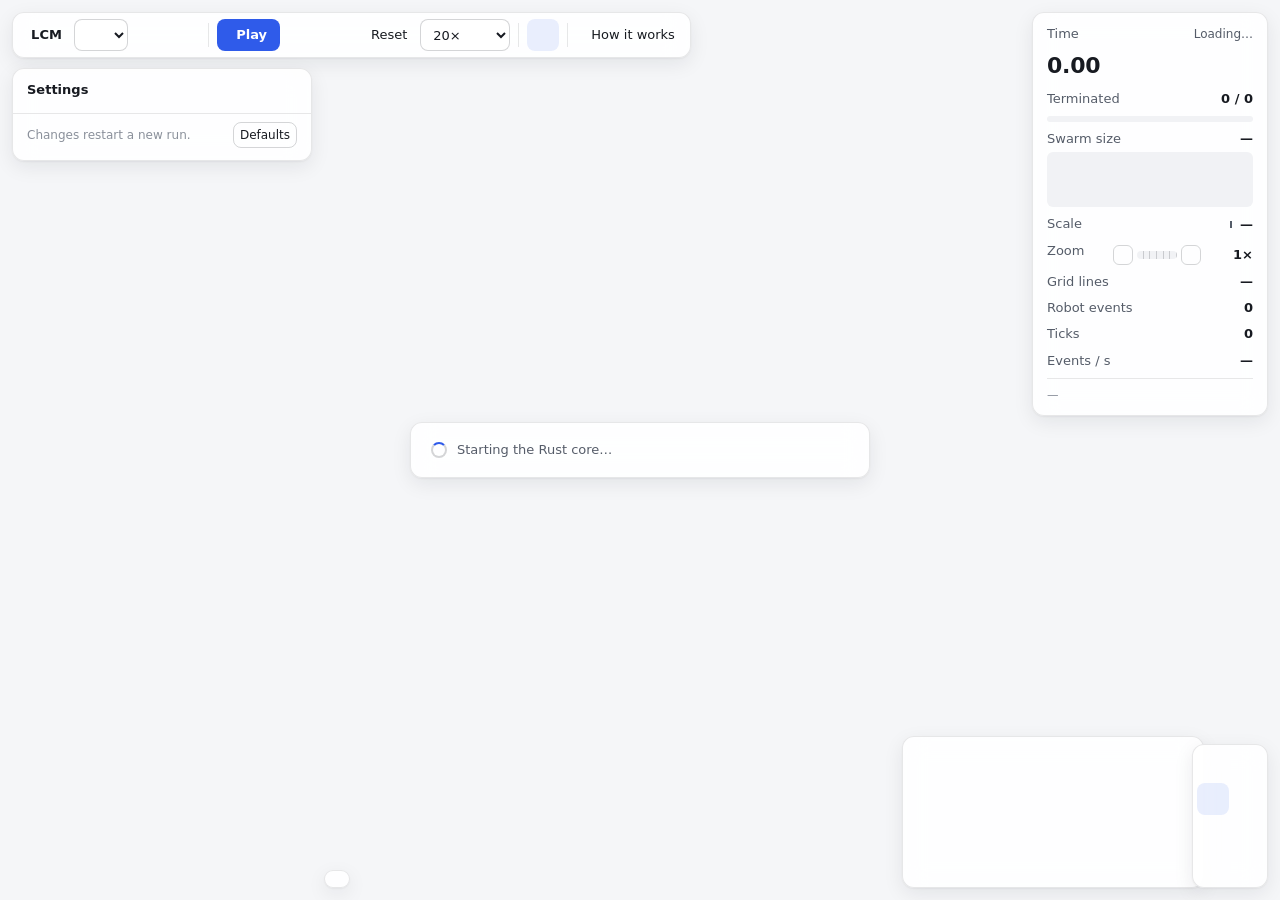
==== index.html @ 57d97850 "Fit the toolbar on laptops; update the browser checks for the new examples and notes - Edit and Adve" ====
<!DOCTYPE html>
<html lang="en">
<head>
  <meta charset="UTF-8">
  <meta name="viewport" content="width=device-width, initial-scale=1.0">
  <title>LCM Simulator</title>
  <meta name="description" content="Look-Compute-Move robot swarm simulator running a Rust core in your browser.">
  <script>
    // Theme before first paint: "system" (default), "light" or "dark".
    (() => {
      let t = "system";
      try { t = localStorage.getItem("lcm-theme") || "system"; } catch {}
      if (t !== "system") document.documentElement.dataset.theme = t;
    })();
  </script>
  <link rel="stylesheet" href="web/styles.css">
</head>
<body>
  <div id="stage"><canvas id="canvas" aria-label="Simulation view"></canvas></div>

  <!-- Toolbar -->
  <div id="toolbar" class="panel keep" role="toolbar" aria-label="Simulation controls">
    <div class="brand"><span data-icon="logo" data-size="20"></span><span>LCM</span></div>
    <select id="algorithm" aria-label="Algorithm" title="Algorithm"></select>
    <button id="examples" class="btn" title="Ready-made setups for this algorithm" aria-label="Examples" aria-haspopup="menu" aria-expanded="false" aria-controls="examples_menu" hidden><span data-icon="list"></span><span class="label">Examples</span></button>
    <button id="edit" class="btn" aria-pressed="false" title="Scenario editor: place, move, stack and remove robots by hand (D)" aria-label="Scenario editor"><span data-icon="pencil"></span></button>
    <button id="adversary" class="btn" aria-pressed="false" title="Play the adversary: choose who moves next, and where it stops (A). Sequential or SSYNC scheduler" aria-label="Play the adversary"><span data-icon="hand"></span></button>
    <div class="divider"></div>
    <button id="play" class="btn primary" title="Play (Space)" aria-label="Play"><span data-icon="play"></span><span class="label">Play</span></button>
    <button id="step_event" class="btn" title="Step one event (→)" aria-label="Step one event"><span data-icon="stepEvent"></span></button>
    <button id="step_time" class="btn" title="Step one time unit (Shift + →)" aria-label="Step one time unit"><span data-icon="stepTime"></span></button>
    <button id="reset" class="btn" title="Reset with current settings (R)" aria-label="Reset"><span data-icon="reset"></span><span class="label">Reset</span></button>
    <select id="playback" aria-label="Playback speed" title="Simulated time per second">
      <option value="1">1×</option>
      <option value="5">5×</option>
      <option value="20" selected>20×</option>
      <option value="100">100×</option>
      <option value="Infinity">Max</option>
    </select>
    <div class="divider"></div>
    <button id="toggle_settings" class="btn" aria-pressed="true" title="Settings (S)" aria-label="Settings"><span data-icon="sliders"></span></button>
    <div class="divider"></div>
    <a id="docs_link" class="btn" href="web/docs.html" title="How it works: interactive flowcharts of the simulator"><span data-icon="book"></span><span class="label">How it works</span></a>
  </div>

  <!-- Settings -->
  <section id="settings" class="panel" aria-label="Settings">
    <div class="panel-head">
      <h2>Settings</h2>
      <span class="spacer"></span>
      <span id="dirty" class="badge warn" hidden title="The running simulation still uses the old settings">Reset to apply</span>
      <button id="close_settings" class="btn small sheet-close" type="button" title="Close settings" aria-label="Close settings"><span data-icon="close" data-size="15"></span></button>
    </div>
    <div id="settings_body" class="panel-body"></div>
    <div class="panel-foot">
      <span>Changes restart a new run.</span>
      <button id="defaults" class="btn small outline">Defaults</button>
    </div>
  </section>

  <!-- HUD -->
  <section id="hud" class="panel" aria-label="Simulation status" aria-live="polite">
    <div class="hud-row"><span class="k">Time</span><span id="hud_status" class="hud-status">Loading…</span></div>
    <div id="hud_time" class="hud-time">0.00</div>
    <div class="hud-row"><span class="k">Terminated</span><span class="v" id="hud_term">0 / 0</span></div>
    <div class="progress" aria-hidden="true"><div id="hud_bar"></div></div>
    <div class="hud-plot hud-extra"><div class="hud-row"><span class="k" title="How far the farthest robot is from the middle of the swarm, as the robots take their moves (logarithmic): it falls as the swarm gathers">Swarm size</span><span class="v" id="hud_spread">—</span></div><canvas id="hud_plot" width="440" height="110" aria-label="Swarm size over time"></canvas></div>
    <div class="hud-row hud-extra"><span class="k" title="How long the bar is in the simulation's own units. Zoom in, or follow the swarm, and it shrinks with it">Scale</span><span class="v scale"><span id="hud_scale_bar" aria-hidden="true"></span><span id="hud_scale">—</span></span></div>
    <div class="hud-row hud-extra"><span class="k" title="How far the view is zoomed in compared with the whole world (k = thousand, M = million, B = billion, T = trillion). The gauge is logarithmic: each mark is a thousand times closer">Zoom</span><span class="v zoomgauge"><button id="hud_zoom_out" class="btn zoombtn" title="Zoom out (−)" aria-label="Zoom out"><span data-icon="minus" data-size="12"></span></button><span id="hud_zoom_meter" aria-hidden="true"><i id="hud_zoom_fill"></i></span><button id="hud_zoom_in" class="btn zoombtn" title="Zoom in (+)" aria-label="Zoom in"><span data-icon="plus" data-size="12"></span></button><span id="hud_zoom">1×</span></span></div>
    <div class="hud-row hud-extra"><span class="k" title="The distance between two labelled grid lines">Grid lines</span><span class="v" id="hud_grid">—</span></div>
    <div class="hud-row hud-extra" id="hud_epochs_row" hidden><span class="k" title="Turns: one robot does a whole Look-Compute-Move per turn. Epochs: rounds in which every robot still moving has had its turn">Turns · epochs</span><span class="v"><span id="hud_turns">0</span> · <span id="hud_epochs">0</span></span></div>
    <div class="hud-row hud-extra"><span class="k" title="What the robots did: each Look and each arrival">Robot events</span><span class="v" id="hud_events">0</span></div>
    <div class="hud-row hud-extra"><span class="k" title="Visualize ticks, one every sampling interval. They belong to no robot">Ticks</span><span class="v" id="hud_ticks">0</span></div>
    <div class="hud-row hud-extra"><span class="k" title="Robot events and ticks together">Events / s</span><span class="v" id="hud_rate">—</span></div>
    <div id="hud_last" class="last-event hud-extra" hidden></div>
    <div id="hud_perf" class="hud-perf hud-extra">—</div>
  </section>

  <!-- Inspector -->
  <section id="inspector" class="panel" hidden aria-label="Selected robot">
    <h3><span data-field="title">Robot</span><span data-field="status"></span><span class="spacer"></span>
      <button class="btn small" data-action="center" title="Center view on this robot" aria-label="Center view"><span data-icon="target" data-size="15"></span></button>
      <button class="btn small" data-action="close" title="Close (Esc)" aria-label="Close"><span data-icon="close" data-size="15"></span></button>
    </h3>
    <dl></dl>
  </section>

  <!-- Legend -->
  <div id="legend" class="panel" aria-label="Legend"></div>

  <!-- View tools -->
  <div id="tools" class="panel" role="toolbar" aria-label="View">
    <!-- Zoom + and − live in the status panel's Zoom row; these two show on phones only, where that row is hidden. -->
    <button id="zoom_in" class="btn" title="Zoom in (+)" aria-label="Zoom in"><span data-icon="plus"></span></button>
    <button id="zoom_out" class="btn" title="Zoom out (−)" aria-label="Zoom out"><span data-icon="minus"></span></button>
    <button id="follow" class="btn" aria-pressed="false" title="Follow the swarm: zoom in as it shrinks (Z)" aria-label="Follow the swarm"><span data-icon="follow"></span></button>
    <button id="fit" class="btn" title="Fit the world in view (F)" aria-label="Fit the world in view"><span data-icon="fit"></span></button>
    <button id="grid" class="btn" aria-pressed="true" title="Grid: shows the scale as you zoom (G)" aria-label="Show a grid"><span data-icon="grid"></span></button>
    <button id="measure" class="btn" aria-pressed="false" title="Measure a distance: click a point or a robot, then a second one (M)" aria-label="Measure a distance"><span data-icon="ruler"></span></button>
    <button id="links" class="btn" aria-pressed="false" title="Show who sees whom: a line between robots that can see each other, orange when nearly out of sight (V). Only for a limited sight radius" aria-label="Show who sees whom" hidden><span data-icon="links"></span></button>
    <button id="export" class="btn" title="Export" aria-label="Export" aria-haspopup="menu"><span data-icon="download"></span></button>
    <button id="fullscreen" class="btn" title="Full screen (Shift + F)" aria-label="Full screen" aria-pressed="false"><span data-icon="fullscreen"></span></button>
    <button id="theme" class="btn" title="Theme (T)" aria-label="Theme"><span data-icon="moon"></span></button>
    <button id="help" class="btn" title="Help: keyboard shortcuts (?)" aria-label="Help: keyboard shortcuts"><span data-icon="help"></span></button>
  </div>

  <div id="overview" class="panel" aria-label="Overview map: the whole starting area, with a rectangle for the part you are looking at"><canvas id="overview_canvas"></canvas></div>

  <div id="turn_caption" class="panel" role="status" aria-live="polite" hidden></div>
  <div id="adversary_panel" class="panel side-panel" aria-label="Play the adversary" hidden></div>
  <div id="editor_panel" class="panel side-panel" aria-label="Scenario editor" hidden></div>
  <div id="model_notes" class="panel" role="note" hidden></div>

  <div id="export_menu" class="panel menu" role="menu" hidden>
    <button class="btn" role="menuitem" data-export="png"><span data-icon="image"></span>Image of the view (PNG)</button>
    <button class="btn" role="menuitem" data-export="csv"><span data-icon="table"></span>Robot data (CSV)</button>
    <button class="btn" role="menuitem" data-export="scenario"><span data-icon="download"></span>Scenario file (JSON)</button>
    <button class="btn" role="menuitem" data-export="link"><span data-icon="links"></span>Copy a link to this scenario</button>
    <button class="btn" role="menuitem" data-export="open"><span data-icon="list"></span>Open a scenario file…</button>
  </div>
  <input id="scenario_file" type="file" accept=".json,application/json" hidden>

  <div id="examples_menu" class="panel menu" role="menu" aria-label="Examples" hidden></div>

  <div id="tip" hidden></div>
  <div id="toast" hidden role="status"></div>

  <div id="loading" class="overlay plain">
    <div class="panel dialog"><div class="loading"><span class="spinner"></span><span id="loading_text">Starting the Rust core…</span></div></div>
  </div>

  <div id="shortcuts" class="overlay" hidden>
    <div class="panel dialog" role="dialog" aria-modal="true" aria-labelledby="shortcuts_title">
      <button class="btn small close" data-action="close" aria-label="Close"><span data-icon="close" data-size="15"></span></button>
      <h2 id="shortcuts_title">Keyboard shortcuts</h2>
      <div class="keys">
        <span class="combo"><kbd>Space</kbd></span><span>Play / pause</span>
        <span class="combo"><kbd>→</kbd></span><span>Step one event</span>
        <span class="combo"><kbd>Shift + →</kbd></span><span>Step one unit of simulated time</span>
        <span class="combo"><kbd>R</kbd></span><span>Reset with the current settings</span>
        <span class="combo"><kbd>F</kbd></span><span>Fit the world in view</span>
        <span class="combo"><kbd>M</kbd></span><span>Measure: click a point or a robot, then a second one (Esc clears)</span>
        <span class="combo"><kbd>O</kbd></span><span>Show or hide the overview map (click it to move the view)</span>
        <span class="combo"><kbd>G</kbd></span><span>Show or hide the grid (it shows the scale as you zoom)</span>
        <span class="combo"><kbd>Z</kbd></span><span>Follow the swarm: zoom in as it shrinks</span>
        <span class="combo"><kbd>Shift + F</kbd></span><span>Full screen on / off</span>
        <span class="combo"><kbd>+</kbd> / <kbd>−</kbd></span><span>Zoom in / out (or scroll)</span>
        <span class="combo"><kbd>Drag</kbd></span><span>Pan · click a robot to inspect it</span>
        <span class="combo"><kbd>V</kbd></span><span>Show who sees whom (limited visibility)</span>
        <span class="combo"><kbd>D</kbd></span><span>Scenario editor: click to add, drag to move, Shift + click to stack, Alt + click to remove</span>
        <span class="combo"><kbd>A</kbd></span><span>Play the adversary: click a robot, then Enter (or click its path to stop it)</span>
        <span class="combo"><kbd>S</kbd></span><span>Show / hide settings</span>
        <span class="combo"><kbd>H</kbd></span><span>Hide panels (clean view)</span>
        <span class="combo"><kbd>E</kbd> / <kbd>Shift + E</kbd></span><span>Export PNG / CSV</span>
        <span class="combo"><kbd>T</kbd></span><span>Theme: system → light → dark</span>
        <span class="combo"><kbd>Esc</kbd></span><span>Deselect / close</span>
        <span class="combo"><kbd>?</kbd></span><span>This help</span>
      </div>
    </div>
  </div>

  <script type="module" src="web/app.js"></script>
</body>
</html>
---- web/styles.css ----
/* LCM simulator: design tokens and components. No external fonts or CSS
 * frameworks; everything here is used by index.html. */

:root {
  color-scheme: light;
  --canvas: #f5f6f8;
  --bounds: rgba(20, 24, 33, 0.16);
  --surface: rgba(255, 255, 255, 0.9);
  --surface-solid: #ffffff;
  --surface-2: #f1f2f5;
  --border: rgba(20, 24, 33, 0.1);
  --border-strong: rgba(20, 24, 33, 0.18);
  --text: #171a21;
  --text-2: #555c69;
  --text-3: #8a909b;
  --accent: #2f5bea;
  --accent-text: #ffffff;
  --accent-weak: rgba(47, 91, 234, 0.1);
  --danger: #c62828;
  --warn-weak: rgba(217, 119, 6, 0.12);
  --warn-text: #92400e;
  --shadow: 0 1px 2px rgba(16, 24, 40, 0.05), 0 6px 20px rgba(16, 24, 40, 0.08);
  --radius: 12px;
  --radius-sm: 8px;
  --font: system-ui, -apple-system, "Segoe UI", Roboto, "Helvetica Neue", Arial, sans-serif;
  --mono: ui-monospace, SFMono-Regular, Menlo, Consolas, monospace;
}

@media (prefers-color-scheme: dark) {
  :root:not([data-theme="light"]) {
    color-scheme: dark;
    --canvas: #0e1014;
    --bounds: rgba(230, 234, 242, 0.14);
    --surface: rgba(25, 28, 35, 0.88);
    --surface-solid: #191c23;
    --surface-2: #22262e;
    --border: rgba(230, 234, 242, 0.09);
    --border-strong: rgba(230, 234, 242, 0.18);
    --text: #e9ebef;
    --text-2: #a6acb8;
    --text-3: #6f7683;
    --accent: #7090ff;
    --accent-text: #0e1014;
    --accent-weak: rgba(112, 144, 255, 0.16);
    --danger: #ff6b6b;
    --warn-weak: rgba(251, 191, 36, 0.14);
    --warn-text: #fbbf24;
    --shadow: 0 1px 2px rgba(0, 0, 0, 0.3), 0 8px 24px rgba(0, 0, 0, 0.35);
  }
}

:root[data-theme="dark"] {
  color-scheme: dark;
  --canvas: #0e1014;
  --bounds: rgba(230, 234, 242, 0.14);
  --surface: rgba(25, 28, 35, 0.88);
  --surface-solid: #191c23;
  --surface-2: #22262e;
  --border: rgba(230, 234, 242, 0.09);
  --border-strong: rgba(230, 234, 242, 0.18);
  --text: #e9ebef;
  --text-2: #a6acb8;
  --text-3: #6f7683;
  --accent: #7090ff;
  --accent-text: #0e1014;
  --accent-weak: rgba(112, 144, 255, 0.16);
  --danger: #ff6b6b;
  --warn-weak: rgba(251, 191, 36, 0.14);
  --warn-text: #fbbf24;
  --shadow: 0 1px 2px rgba(0, 0, 0, 0.3), 0 8px 24px rgba(0, 0, 0, 0.35);
}

* { box-sizing: border-box; }
html, body { margin: 0; height: 100%; overflow: hidden; }
body {
  background: var(--canvas);
  color: var(--text);
  font: 13px/1.4 var(--font);
  -webkit-font-smoothing: antialiased;
}
button, input, select { font: inherit; color: inherit; }
.num { font-variant-numeric: tabular-nums; }
[hidden] { display: none !important; }

/* ---------------------------------------------------------------- canvas */
#stage { position: fixed; inset: 0; }
#canvas { display: block; width: 100%; height: 100%; touch-action: none; cursor: crosshair; }
#canvas.panning { cursor: grabbing; }

/* ---------------------------------------------------------------- panels */
.panel {
  position: fixed;
  z-index: 10;
  background: var(--surface);
  border: 1px solid var(--border);
  border-radius: var(--radius);
  box-shadow: var(--shadow);
  backdrop-filter: blur(12px) saturate(1.2);
  -webkit-backdrop-filter: blur(12px) saturate(1.2);
}
body.clean .panel:not(.keep) { display: none !important; }

/* toolbar, top left */
#toolbar { top: 12px; left: 12px; display: flex; align-items: center; gap: 4px; padding: 6px; }
.brand { display: flex; align-items: center; gap: 8px; padding: 0 8px 0 4px; font-weight: 650; letter-spacing: 0.01em; white-space: nowrap; }
.brand svg { color: var(--accent); }
.divider { width: 1px; align-self: stretch; margin: 4px 4px; background: var(--border); }

/* settings, left under the toolbar */
#settings { top: 68px; left: 12px; width: 300px; max-height: calc(100vh - 80px); display: flex; flex-direction: column; }
.panel-head { display: flex; align-items: center; gap: 8px; padding: 12px 14px 8px; }
.panel-head h2 { margin: 0; font-size: 13px; font-weight: 650; }
.panel-head .spacer { flex: 1; }
.panel-body { overflow-y: auto; padding: 0 6px 6px; }
.panel-foot { display: flex; justify-content: space-between; align-items: center; gap: 8px; padding: 8px 14px 12px; border-top: 1px solid var(--border); color: var(--text-3); font-size: 12px; }

.group { border-radius: var(--radius-sm); }
.group > summary {
  list-style: none; cursor: pointer; display: flex; align-items: center; gap: 6px;
  padding: 8px; font-weight: 600; color: var(--text-2); border-radius: var(--radius-sm);
  text-transform: uppercase; font-size: 11px; letter-spacing: 0.06em;
}
.group > summary::-webkit-details-marker { display: none; }
.group > summary:hover { background: var(--surface-2); }
.group > summary .chev { transition: transform 0.15s; color: var(--text-3); }
.group[open] > summary .chev { transform: rotate(90deg); }
.group-body { padding: 0 8px 8px; display: grid; gap: 10px; }

.field { display: grid; gap: 4px; }
.field-top { display: flex; align-items: center; gap: 8px; }
.field-top label { flex: 1; color: var(--text); }
.field-top label.has-hint { flex: 0 1 auto; margin-right: auto; cursor: help; text-decoration: underline dotted var(--text-3); text-underline-offset: 3px; }
.field.disabled { opacity: 0.45; }
.field .sub { color: var(--text-3); font-size: 11.5px; }

input[type="number"], select {
  height: 28px; border-radius: 7px; border: 1px solid var(--border-strong);
  background: var(--surface-solid); padding: 0 8px; min-width: 0;
}
input[type="number"] { width: 84px; text-align: right; font-variant-numeric: tabular-nums; }
input[type="number"]::-webkit-inner-spin-button { opacity: 0.4; }
select { padding-right: 24px; }
input:focus-visible, select:focus-visible, textarea:focus-visible, button:focus-visible, summary:focus-visible {
  outline: 2px solid var(--accent); outline-offset: 1px;
}

textarea {
  width: 100%; resize: vertical; min-height: 96px; padding: 6px 8px; border-radius: 7px;
  border: 1px solid var(--border-strong); background: var(--surface-solid); color: var(--text);
  font: 12px/1.5 var(--mono); tab-size: 4;
}
.field .sub.error { color: var(--danger); }
.field .sub.note { margin-top: -2px; }
.start-summary { margin: 0; padding: 8px 10px; border-radius: 7px; background: var(--surface-2); color: var(--text-2); font-size: 12px; line-height: 1.45; }
.more > summary { list-style: none; cursor: pointer; display: inline-flex; align-items: center; gap: 4px; color: var(--text-2); font-size: 12px; padding: 2px 0; }
.more > summary::-webkit-details-marker { display: none; }
.more > summary:hover { color: var(--text); }
.more > summary .chev { transition: transform 0.15s; color: var(--text-3); }
.more[open] > summary .chev { transform: rotate(90deg); }
.more-body { display: grid; gap: 10px; padding: 8px 0 0 10px; margin-top: 4px; border-left: 2px solid var(--border); }
input[type="range"] { width: 100%; height: 18px; margin: 0; background: transparent; accent-color: var(--accent); cursor: pointer; }

/* switch */
.switch { position: relative; width: 32px; height: 18px; flex: none; }
.switch input { position: absolute; inset: 0; opacity: 0; margin: 0; cursor: pointer; }
.switch span { position: absolute; inset: 0; border-radius: 999px; background: var(--border-strong); transition: background 0.15s; pointer-events: none; }
.switch span::after { content: ""; position: absolute; top: 2px; left: 2px; width: 14px; height: 14px; border-radius: 50%; background: #fff; box-shadow: 0 1px 2px rgba(0,0,0,.25); transition: transform 0.15s; }
.switch input:checked + span { background: var(--accent); }
.switch input:checked + span::after { transform: translateX(14px); }
.switch input:focus-visible + span { outline: 2px solid var(--accent); outline-offset: 2px; }

/* buttons */
.btn {
  display: inline-flex; align-items: center; justify-content: center; gap: 6px;
  height: 32px; min-width: 32px; padding: 0 8px; border-radius: var(--radius-sm);
  border: 1px solid transparent; background: transparent; cursor: pointer; color: var(--text); white-space: nowrap;
}
a.btn { text-decoration: none; }
.btn:hover:not(:disabled) { background: var(--surface-2); }
.btn:disabled { opacity: 0.4; cursor: default; }
.btn.primary { background: var(--accent); color: var(--accent-text); padding: 0 12px; font-weight: 600; }
.btn.primary:hover:not(:disabled) { background: var(--accent); filter: brightness(1.08); }
.btn.small { height: 26px; min-width: 26px; padding: 0 6px; font-size: 12px; }
.btn.outline { border-color: var(--border-strong); }
.btn[aria-pressed="true"] { background: var(--accent-weak); color: var(--accent); }
.btn svg { flex: none; }
#toolbar select[hidden] { display: none; }
/* The Examples menu opens under its toolbar button (positioned by app.js), like the Export menu. */
#examples_menu { right: auto; bottom: auto; min-width: 280px; max-width: min(360px, calc(100vw - 16px)); }
.menu-item { height: auto; min-height: 36px; padding: 6px 10px 6px 8px; gap: 8px; text-align: left; }
.menu-item .tick { flex: none; display: inline-flex; visibility: hidden; color: var(--accent); }
.menu-item[aria-checked="true"] .tick { visibility: visible; }
.menu-item[aria-checked="true"] { background: var(--accent-weak); }
.menu-item .text { display: grid; gap: 1px; }
.menu-item .title { font-weight: 600; }
.menu-item .note { color: var(--text-3); font-size: 11.5px; font-weight: 400; white-space: normal; }
.menu-item:first-child { margin-bottom: 4px; }
#toolbar select { height: 32px; border-radius: var(--radius-sm); background: var(--surface-solid); }
/* The menu is as wide as its longest entry: with the "per turn" entries (sequential scheduler) hold it to a width the toolbar can afford. */
#playback.has-turns { width: 100px; padding: 0 20px 0 6px; text-overflow: clip; }

.badge { display: inline-flex; align-items: center; gap: 4px; padding: 2px 8px; border-radius: 999px; font-size: 11.5px; font-weight: 600; }
.badge.warn { background: var(--warn-weak); color: var(--warn-text); }

/* HUD, top right */
#hud { top: 12px; right: 12px; width: 236px; padding: 12px 14px; display: grid; gap: 8px; }
.hud-row { display: flex; justify-content: space-between; align-items: baseline; gap: 12px; }
.hud-row .k { color: var(--text-2); }
.hud-row .v { font-variant-numeric: tabular-nums; font-weight: 600; }
.hud-time { font-size: 22px; font-weight: 650; letter-spacing: -0.01em; font-variant-numeric: tabular-nums; }
.hud-status { color: var(--text-2); font-size: 12px; }
.hud-status.ended { color: var(--accent); font-weight: 600; }
.progress { height: 6px; border-radius: 999px; background: var(--surface-2); overflow: hidden; }
.progress > div { height: 100%; width: 0; background: var(--accent); transition: width 0.25s; }
.hud-plot { display: grid; gap: 4px; }
.hud-plot canvas { width: 100%; height: 55px; display: block; border-radius: 6px; background: var(--surface-2); }
.hud-perf { color: var(--text-3); font-size: 11.5px; font-variant-numeric: tabular-nums; border-top: 1px solid var(--border); padding-top: 8px; }
.last-event { font-family: var(--mono); font-size: 11.5px; color: var(--text-2); background: var(--surface-2); border-radius: 6px; padding: 6px 8px; }

/* inspector, right under the HUD */
#inspector { top: 12px; right: 260px; width: 250px; padding: 12px 14px; display: grid; gap: 6px; }
#inspector h3 { margin: 0; font-size: 13px; display: flex; align-items: center; gap: 8px; }
#inspector h3 .spacer { flex: 1; }
#inspector dl { display: grid; grid-template-columns: auto 1fr; gap: 3px 10px; margin: 4px 0 0; }
#inspector dt { color: var(--text-2); }
#inspector dd { margin: 0; text-align: right; font-variant-numeric: tabular-nums; overflow-wrap: anywhere; }
.chip { display: inline-flex; align-items: center; gap: 6px; }
.dot { width: 10px; height: 10px; border-radius: 50%; display: inline-block; flex: none; box-shadow: inset 0 0 0 1px rgba(0,0,0,.15); }

/* legend, bottom left */
#legend { left: 12px; bottom: 12px; padding: 8px 12px; display: flex; flex-wrap: wrap; gap: 4px 14px; max-width: min(640px, calc(100vw - 90px)); }
#legend .item { display: inline-flex; align-items: center; gap: 6px; color: var(--text-2); white-space: nowrap; }
#legend .count { color: var(--text); font-weight: 600; font-variant-numeric: tabular-nums; }
#settings:not([hidden]) ~ #legend { left: 324px; max-width: calc(100vw - 400px); }

/* view tools, bottom right */
#tools { right: 12px; bottom: 12px; display: flex; flex-direction: column; gap: 2px; padding: 4px; }
.menu { position: fixed; z-index: 30; right: 60px; bottom: 60px; padding: 4px; display: grid; min-width: 190px; }
.menu .btn { justify-content: flex-start; }

/* A short laptop screen: the status panel and the view tools share the right edge, so tighten the panel. */
@media (min-width: 761px) and (max-height: 800px) {
  #hud { gap: 4px; padding: 10px 14px; }
}

/* Wherever the view tools are a column (twelve of them), they take two columns, and the status panel (the tallest panel,
 * at the other end of the right edge) gives up its plot, then everything but the essentials, so the two never meet. */
@media (min-width: 761px) and (min-height: 521px) {
  #tools { display: grid; grid-template-columns: repeat(2, auto); gap: 2px; }
}
/* Phones: twelve tools in one row are too many; full screen is the one a phone can do without. */
@media (max-width: 760px) { #fullscreen { display: none; } }
/* Where the status panel's Zoom row is shown (not on phones, nor on screens under 581 px high, which drop its extra rows), it has the + and −. */
@media (min-width: 761px) and (min-height: 581px) { #zoom_in, #zoom_out { display: none; } }
#canvas.measuring { cursor: crosshair; }
@media (min-width: 761px) and (max-height: 680px) {
  #hud .hud-plot { display: none; }
}
@media (min-width: 761px) and (max-height: 580px) {
  #hud .hud-extra { display: none !important; }
}

/* The overview map: bottom right, just left of the view tools (app.js sets its right edge). Only where there is room. */
#overview { bottom: 12px; right: 76px; padding: 0; overflow: hidden; z-index: 4; cursor: crosshair; line-height: 0; }
#overview canvas { display: block; }
@media (max-width: 1219px), (max-height: 520px) { #overview { display: none; } }

/* The caption while a turn is played one at a time: above the legend, left-aligned with it. */
#turn_caption { left: 12px; bottom: 56px; width: min(500px, calc(100vw - 100px)); padding: 10px 14px; display: grid; gap: 3px; z-index: 5; }
#settings:not([hidden]) ~ #turn_caption { left: 324px; width: min(500px, calc(100vw - 440px)); }
#turn_caption .cap-head { font-weight: 650; }
#turn_caption .cap-body { color: var(--text-2); line-height: 1.4; }
/* Adversary and scenario-editor panels: where the turn caption sits, above it when both show. */
.side-panel { left: 12px; bottom: 56px; width: min(520px, calc(100vw - 100px)); padding: 10px 14px; display: grid; gap: 6px; z-index: 6; }
#settings:not([hidden]) ~ .side-panel { left: 324px; width: min(520px, calc(100vw - 440px)); }
.side-panel .cap-head { font-weight: 650; }
.side-panel .cap-body { color: var(--text-2); line-height: 1.4; }
.side-panel code { font-size: 12px; overflow-wrap: anywhere; }
.adv-actions { display: flex; flex-wrap: wrap; gap: 6px; margin-top: 2px; }
#adversary_panel { border-left: 3px solid #e11d48; }
#adversary_panel:not([hidden]) ~ #turn_caption, #editor_panel:not([hidden]) ~ #turn_caption { display: none; }
#model_notes { top: calc(var(--top-h, 56px) + 8px); left: 50%; transform: translateX(-50%); max-width: min(560px, calc(100vw - 32px)); padding: 8px 12px; display: grid; gap: 4px; z-index: 5; border-left: 3px solid var(--accent); font-size: 12.5px; line-height: 1.4; }
#model_notes .close { justify-self: end; }
#canvas.editing { cursor: copy; }
#canvas.adversary { cursor: pointer; }

/* scale bar in the status panel */
#hud .scale { display: inline-flex; align-items: center; gap: 8px; }
#hud .zoomgauge { display: inline-flex; align-items: center; gap: 4px; }
#hud .zoombtn { width: 20px; height: 20px; min-width: 20px; padding: 0; border: 1px solid var(--border-strong); border-radius: 6px; }
#hud_zoom { min-width: 48px; text-align: right; }
#hud_zoom_meter { position: relative; display: inline-block; width: 40px; height: 8px; border-radius: 4px; overflow: hidden; background: var(--surface-2);
  background-image: repeating-linear-gradient(90deg, transparent 0, transparent calc(16.667% - 1px), var(--border-strong) calc(16.667% - 1px), var(--border-strong) 16.667%); }
#hud_zoom_fill { position: absolute; left: 0; top: 0; bottom: 0; width: 0; background: var(--accent); opacity: 0.85; border-radius: 4px; }
#hud_scale_bar { display: inline-block; height: 7px; border: 1.5px solid var(--text-2); border-top: none; box-sizing: border-box; }

/* hover tooltip */
#tip { position: fixed; z-index: 20; pointer-events: none; padding: 4px 8px; border-radius: 6px; background: var(--surface-solid); border: 1px solid var(--border); box-shadow: var(--shadow); font-size: 12px; white-space: nowrap; }

/* overlays */
.overlay { position: fixed; inset: 0; z-index: 40; display: grid; place-items: center; background: rgba(10, 12, 16, 0.28); }
.overlay.plain { background: transparent; pointer-events: none; }
.dialog { position: relative; width: min(460px, calc(100vw - 32px)); padding: 18px 20px; pointer-events: auto; }
.dialog h2 { margin: 0 0 12px; font-size: 15px; }
.dialog .close { position: absolute; top: 12px; right: 12px; }
.dialog.wide { width: min(560px, calc(100vw - 32px)); display: grid; gap: 10px; }
.dialog.wide h2 { margin: 0; }
.dialog p.sub { margin: 0; color: var(--text-2); font-size: 12px; line-height: 1.5; }
.dialog code { font-family: var(--mono); font-size: 11.5px; }
.dialog-foot { display: flex; align-items: center; justify-content: space-between; gap: 12px; }
.dialog-foot .sub { font-size: 12px; color: var(--text-3); }
.dialog-foot .sub.error { color: var(--danger); }
#coords textarea { min-height: 240px; }
.keys { display: grid; grid-template-columns: auto 1fr; gap: 6px 14px; align-items: center; }
.keys .combo { display: inline-flex; align-items: center; gap: 4px; color: var(--text-3); white-space: nowrap; }
kbd { color: var(--text); font-family: var(--mono); font-size: 11.5px; padding: 1px 6px; border-radius: 5px; border: 1px solid var(--border-strong); background: var(--surface-2); white-space: nowrap; }
.loading { display: flex; align-items: center; gap: 10px; color: var(--text-2); }
.spinner { width: 16px; height: 16px; border-radius: 50%; border: 2px solid var(--border-strong); border-top-color: var(--accent); animation: spin 0.8s linear infinite; }
@keyframes spin { to { transform: rotate(360deg); } }

#toast { position: fixed; z-index: 50; left: 50%; bottom: 16px; transform: translateX(-50%); padding: 8px 14px; border-radius: 999px; background: var(--surface-solid); border: 1px solid var(--border); box-shadow: var(--shadow); max-width: calc(100vw - 32px); }
#toast.error { color: var(--danger); border-color: var(--danger); }

@media (prefers-reduced-motion: reduce) { * { transition: none !important; animation: none !important; } }

/* ------------------------------------------------------------ smaller screens
 * Desktop is the layout above. --top-h is the toolbar's bottom edge and
 * --hud-bottom the stats card's, both set by app.js, so panels stack under
 * whatever height the toolbar wraps to. */
.sheet-close { display: none; }

/* Tablet and small laptops: icon-only toolbar, stats under it on the right. */
@media (max-width: 1219px) {
  #toolbar .label { display: none; }
  /* Never wider than the screen: if fonts run wide, the algorithm menu gives up the room. */
  #toolbar { max-width: calc(100vw - 24px); }
  #algorithm { flex: 0 1 auto; min-width: 120px; }
  #hud { top: calc(var(--top-h, 56px) + 8px); width: 220px; }
  #inspector { top: calc(var(--top-h, 56px) + 8px); right: 244px; }
}

/* Compact stats wherever space is short: just time, terminated and the bar. */
@media (max-width: 760px), (max-height: 520px) {
  #hud { padding: 8px 12px; gap: 5px; width: 190px; }
  #hud .hud-extra { display: none !important; }
  .hud-time { font-size: 17px; }
}

/* Short screens (a phone held sideways): tools in a row along the bottom. */
@media (max-height: 520px) {
  #tools { flex-direction: row; }
  #settings { max-height: calc(100vh - var(--top-h, 56px) - 20px); }
  #legend { display: none; }
  #turn_caption, #settings:not([hidden]) ~ #turn_caption { bottom: 68px; left: 12px; width: min(500px, calc(100vw - 100px)); }
}

/* Phones: full-width toolbar, settings as a bottom sheet, tools in a row. */
@media (max-width: 760px) {
  #toolbar { top: 8px; left: 8px; right: 8px; flex-wrap: wrap; justify-content: space-between; row-gap: 6px; }
  #toolbar .brand, #toolbar .divider { display: none; }
  #algorithm { flex: 1 1 150px; min-width: 0; }
  #examples_menu { left: 8px !important; right: 8px; max-width: none; }
  #hud { top: calc(var(--top-h, 96px) + 6px); left: 8px; right: 8px; width: auto; grid-template-columns: auto 1fr auto; align-items: center; column-gap: 12px; }
  #hud .hud-row:first-child { grid-column: 3; grid-row: 1; }
  #hud .hud-time { grid-column: 1; grid-row: 1; }
  #hud .hud-row:not(:first-child) { grid-column: 2; grid-row: 1; justify-content: flex-start; }
  #hud .progress { grid-column: 1 / -1; }
  #hud .hud-row:first-child .k { display: none; }
  #settings { top: auto; left: 0; right: 0; bottom: 0; width: auto; max-height: 72vh; border-radius: 16px 16px 0 0; z-index: 25; box-shadow: 0 -8px 30px rgba(0, 0, 0, 0.18); }
  .sheet-close { display: inline-flex; }
  #tools { left: 8px; right: 8px; bottom: 8px; flex-direction: row; justify-content: space-between; }
  #tools .btn { flex: 1 1 0; min-width: 0; padding: 0; } /* ten buttons share the row, however narrow the phone */
  #legend, #settings:not([hidden]) ~ #legend { left: 8px; right: 8px; bottom: 64px; max-width: none; }
  #turn_caption, #settings:not([hidden]) ~ #turn_caption { left: 8px; right: 8px; bottom: 112px; width: auto; }
  #inspector { top: calc(var(--hud-bottom, 150px) + 6px); left: 8px; right: 8px; width: auto; }
  .menu { right: 8px; bottom: 64px; }
}

/* Touch screens: finger-sized targets. */
@media (pointer: coarse) {
  .btn { height: 40px; min-width: 40px; }
  .btn.small { height: 34px; min-width: 34px; }
  #toolbar select { height: 40px; }
  .field select, .field input[type="number"] { height: 36px; }
  input[type="range"] { height: 28px; }
}
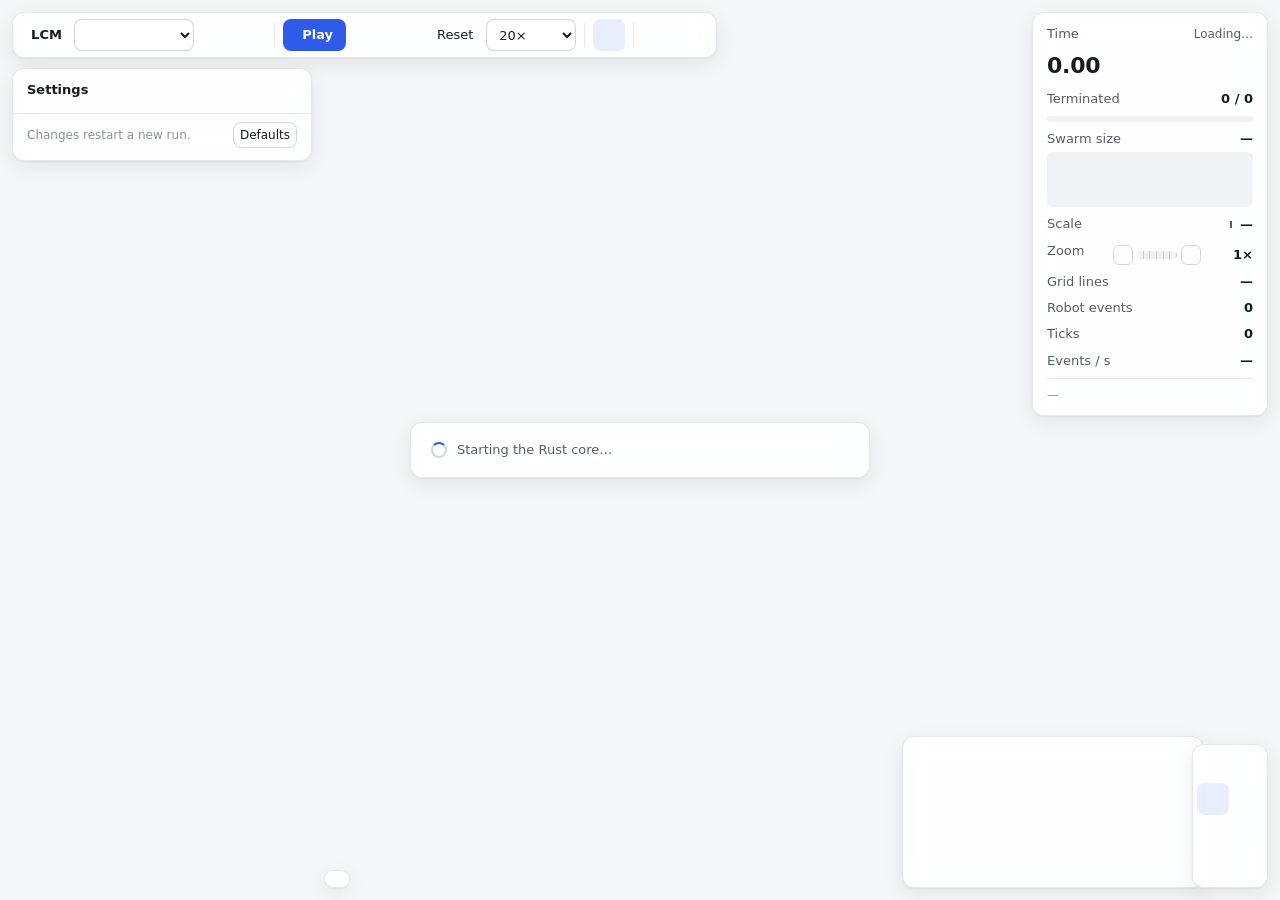
==== commit d1bb6b41: "Gathering on a ring: crate lcm-ring (GatheRRing, Navarra and Piselli), lcm ring, web/ring.html - lcm" ====
--- a/index.html
+++ b/index.html
@@ -40,6 +40,7 @@
     <div class="divider"></div>
     <button id="toggle_settings" class="btn" aria-pressed="true" title="Settings (S)" aria-label="Settings"><span data-icon="sliders"></span></button>
     <div class="divider"></div>
+    <a id="ring_link" class="btn" href="web/ring.html" title="Gathering on a ring of nodes (GatheRRing, round robin)" aria-label="Gathering on a ring"><span data-icon="target"></span></a>
     <a id="docs_link" class="btn" href="web/docs.html" title="How it works: interactive flowcharts of the simulator"><span data-icon="book"></span><span class="label">How it works</span></a>
   </div>
 
--- a/web/styles.css
+++ b/web/styles.css
@@ -329,6 +329,16 @@
  * whatever height the toolbar wraps to. */
 .sheet-close { display: none; }
 
+/* Desktop: the toolbar stops short of the stats card in the top right corner (236 px wide, 12 px
+ * margins); if fonts run wide, the algorithm menu gives up the room. */
+@media (min-width: 1220px) {
+  #toolbar { max-width: calc(100vw - 284px); }
+  #algorithm { flex: 0 1 auto; min-width: 120px; }
+}
+@media (min-width: 1220px) and (max-width: 1439px) {
+  #docs_link .label { display: none; }
+}
+
 /* Tablet and small laptops: icon-only toolbar, stats under it on the right. */
 @media (max-width: 1219px) {
   #toolbar .label { display: none; }
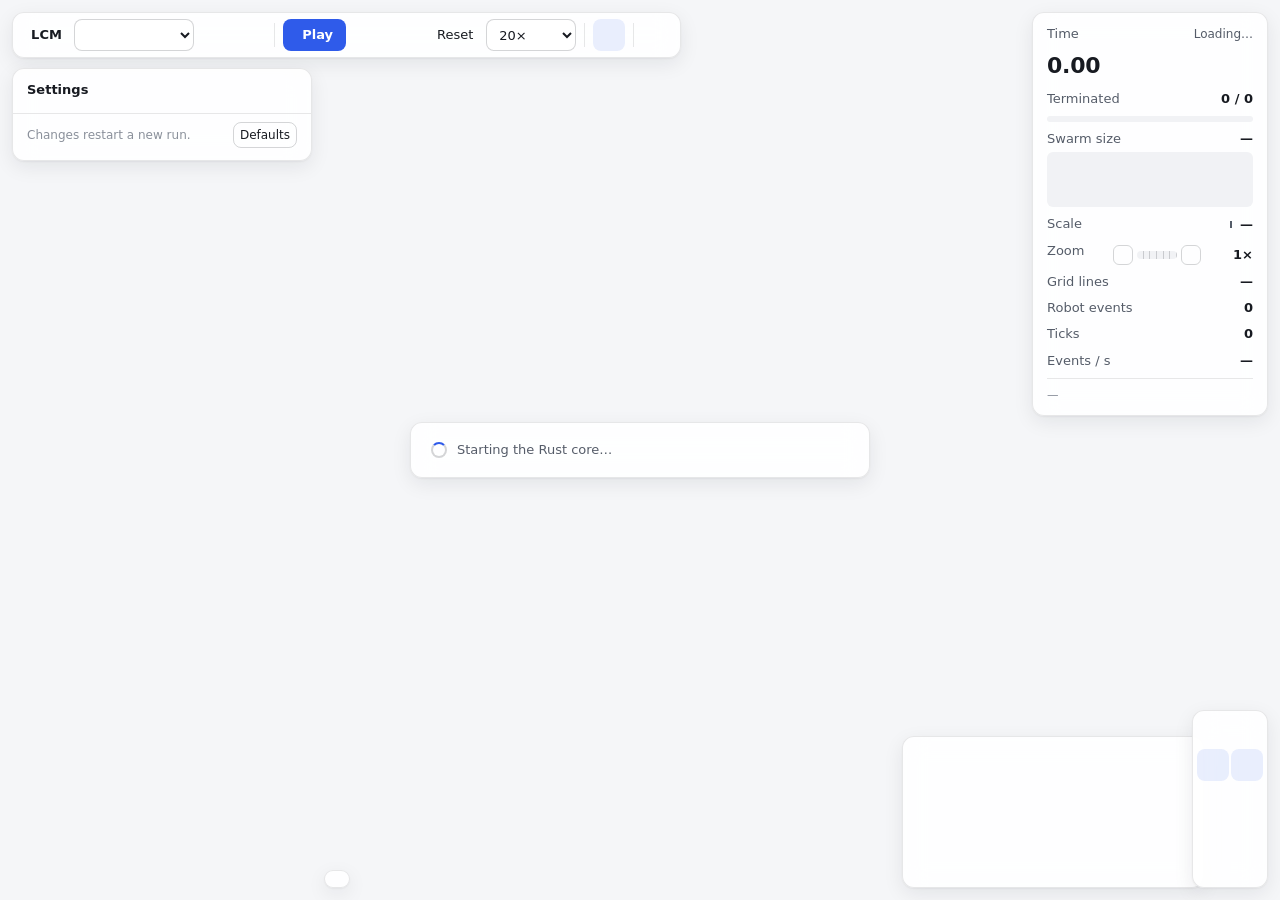
==== commit 478ed670: "UI clean-up: grouped algorithm menu, Advanced gathering with locked settings, motion visuals, phone " ====
--- a/index.html
+++ b/index.html
@@ -40,7 +40,6 @@
     <div class="divider"></div>
     <button id="toggle_settings" class="btn" aria-pressed="true" title="Settings (S)" aria-label="Settings"><span data-icon="sliders"></span></button>
     <div class="divider"></div>
-    <a id="ring_link" class="btn" href="web/ring.html" title="Gathering on a ring of nodes (GatheRRing, round robin)" aria-label="Gathering on a ring"><span data-icon="target"></span></a>
     <a id="docs_link" class="btn" href="web/docs.html" title="How it works: interactive flowcharts of the simulator"><span data-icon="book"></span><span class="label">How it works</span></a>
   </div>
 
@@ -97,6 +96,7 @@
     <button id="follow" class="btn" aria-pressed="false" title="Follow the swarm: zoom in as it shrinks (Z)" aria-label="Follow the swarm"><span data-icon="follow"></span></button>
     <button id="fit" class="btn" title="Fit the world in view (F)" aria-label="Fit the world in view"><span data-icon="fit"></span></button>
     <button id="grid" class="btn" aria-pressed="true" title="Grid: shows the scale as you zoom (G)" aria-label="Show a grid"><span data-icon="grid"></span></button>
+    <button id="trails" class="btn" aria-pressed="true" title="Motion trails: each robot's recent path (L)" aria-label="Motion trails"><span data-icon="trail"></span></button>
     <button id="measure" class="btn" aria-pressed="false" title="Measure a distance: click a point or a robot, then a second one (M)" aria-label="Measure a distance"><span data-icon="ruler"></span></button>
     <button id="links" class="btn" aria-pressed="false" title="Show who sees whom: a line between robots that can see each other, orange when nearly out of sight (V). Only for a limited sight radius" aria-label="Show who sees whom" hidden><span data-icon="links"></span></button>
     <button id="export" class="btn" title="Export" aria-label="Export" aria-haspopup="menu"><span data-icon="download"></span></button>
@@ -148,6 +148,7 @@
         <span class="combo"><kbd>+</kbd> / <kbd>−</kbd></span><span>Zoom in / out (or scroll)</span>
         <span class="combo"><kbd>Drag</kbd></span><span>Pan · click a robot to inspect it</span>
         <span class="combo"><kbd>V</kbd></span><span>Show who sees whom (limited visibility)</span>
+        <span class="combo"><kbd>L</kbd></span><span>Motion trails on / off</span>
         <span class="combo"><kbd>D</kbd></span><span>Scenario editor: click to add, drag to move, Shift + click to stack, Alt + click to remove</span>
         <span class="combo"><kbd>A</kbd></span><span>Play the adversary: click a robot, then Enter (or click its path to stop it)</span>
         <span class="combo"><kbd>S</kbd></span><span>Show / hide settings</span>
--- a/web/styles.css
+++ b/web/styles.css
@@ -282,6 +282,20 @@
 #model_notes { top: calc(var(--top-h, 56px) + 8px); left: 50%; transform: translateX(-50%); max-width: min(560px, calc(100vw - 32px)); padding: 8px 12px; display: grid; gap: 4px; z-index: 5; border-left: 3px solid var(--accent); font-size: 12.5px; line-height: 1.4; }
 #model_notes .close { justify-self: end; }
 #canvas.editing { cursor: copy; }
+
+/* Settings the algorithm fixes: visible, locked, with the reason. */
+.field.frozen { opacity: 1; }
+.field.frozen input, .field.frozen select { opacity: .6; cursor: not-allowed; }
+.field .lock-note { display: flex; align-items: center; gap: 5px; color: var(--accent); font-size: 11.5px; }
+.field .lock-note .lock { flex: none; }
+/* The "Advanced gathering" card at the top of the settings. */
+.algo-group > summary { color: var(--accent); }
+.algo-card { display: grid; gap: 4px; padding: 8px 10px; border-radius: 8px; background: var(--accent-weak); line-height: 1.4; }
+.algo-card .algo-name { font-weight: 650; }
+.algo-card .algo-rule { color: var(--text-2); font-size: 12px; }
+.algo-card .algo-locks { color: var(--accent); font-size: 11.5px; }
+#algorithm optgroup { font-style: normal; color: var(--text-3); }
+#algorithm option { color: var(--text); }
 #canvas.adversary { cursor: pointer; }
 
 /* scale bar in the status panel */
@@ -384,6 +398,20 @@
   #turn_caption, #settings:not([hidden]) ~ #turn_caption { left: 8px; right: 8px; bottom: 112px; width: auto; }
   #inspector { top: calc(var(--hud-bottom, 150px) + 6px); left: 8px; right: 8px; width: auto; }
   .menu { right: 8px; bottom: 64px; }
+  /* The adversary and editor panels and the model notes: full width, above the tools. */
+  .side-panel, #settings:not([hidden]) ~ .side-panel { left: 8px; right: 8px; bottom: 64px; width: auto; max-height: 42vh; overflow: auto; }
+  .adv-actions .btn { flex: 1 1 auto; }
+  /* While the adversary or editor panel is open, it takes the legend's place. */
+  body:has(.side-panel:not([hidden])) #legend { display: none; }
+  #model_notes { left: 8px; right: 8px; transform: none; max-width: none; top: calc(var(--hud-bottom, 150px) + 6px); }
+}
+
+/* Tablets and small laptops: the side panels never run under the settings panel. */
+@media (min-width: 761px) and (max-width: 1219px) {
+  /* Mode panels stop short of the view tools in the bottom right. */
+  .side-panel, #settings:not([hidden]) ~ .side-panel { width: auto; right: 104px; }
+  /* Model notes: under the stats card, in the right-hand column. */
+  #model_notes { left: auto; right: 12px; transform: none; width: 220px; max-width: none; top: calc(var(--hud-bottom, 500px) + 8px); }
 }
 
 /* Touch screens: finger-sized targets. */
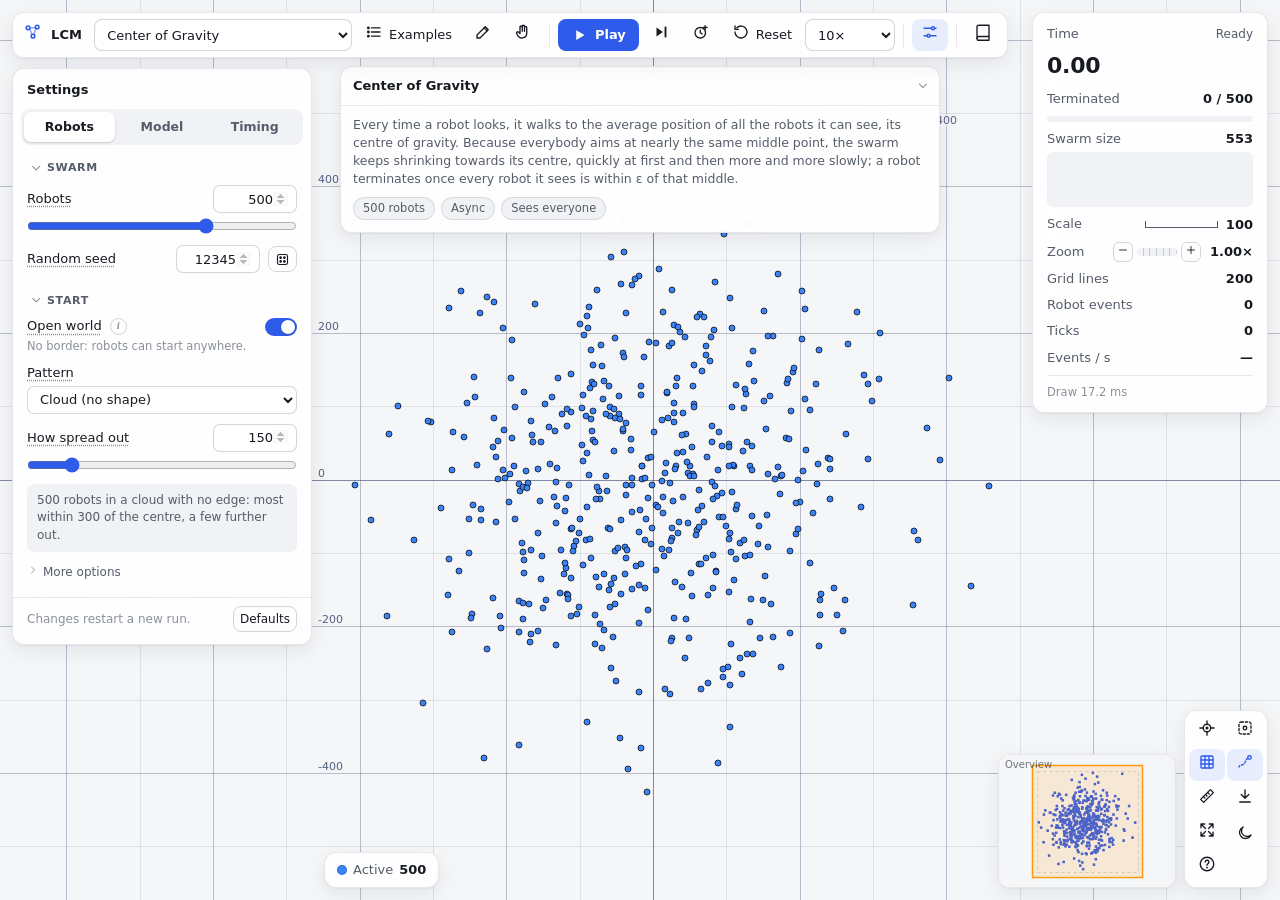
==== commit 054e0fdd: "Page: tabbed settings, adversary, scenario editor, info cards Bring the page work of the combined br" ====
--- a/index.html
+++ b/index.html
@@ -33,7 +33,8 @@
     <select id="playback" aria-label="Playback speed" title="Simulated time per second">
       <option value="1">1×</option>
       <option value="5">5×</option>
-      <option value="20" selected>20×</option>
+      <option value="10" selected>10×</option>
+      <option value="20">20×</option>
       <option value="100">100×</option>
       <option value="Infinity">Max</option>
     </select>
@@ -83,6 +84,7 @@
       <button class="btn small" data-action="close" title="Close (Esc)" aria-label="Close"><span data-icon="close" data-size="15"></span></button>
     </h3>
     <dl></dl>
+    <p class="why" data-field="why" hidden></p>
   </section>
 
   <!-- Legend -->
@@ -96,10 +98,10 @@
     <button id="follow" class="btn" aria-pressed="false" title="Follow the swarm: zoom in as it shrinks (Z)" aria-label="Follow the swarm"><span data-icon="follow"></span></button>
     <button id="fit" class="btn" title="Fit the world in view (F)" aria-label="Fit the world in view"><span data-icon="fit"></span></button>
     <button id="grid" class="btn" aria-pressed="true" title="Grid: shows the scale as you zoom (G)" aria-label="Show a grid"><span data-icon="grid"></span></button>
-    <button id="trails" class="btn" aria-pressed="true" title="Motion trails: each robot's recent path (L)" aria-label="Motion trails"><span data-icon="trail"></span></button>
+    <button id="trails" class="btn" aria-pressed="true" title="Motion trails: each robot's recent path (P)" aria-label="Motion trails"><span data-icon="trail"></span></button>
     <button id="measure" class="btn" aria-pressed="false" title="Measure a distance: click a point or a robot, then a second one (M)" aria-label="Measure a distance"><span data-icon="ruler"></span></button>
     <button id="links" class="btn" aria-pressed="false" title="Show who sees whom: a line between robots that can see each other, orange when nearly out of sight (V). Only for a limited sight radius" aria-label="Show who sees whom" hidden><span data-icon="links"></span></button>
-    <button id="export" class="btn" title="Export" aria-label="Export" aria-haspopup="menu"><span data-icon="download"></span></button>
+    <button id="export" class="btn" title="Export and share" aria-label="Export and share" aria-haspopup="menu"><span data-icon="download"></span></button>
     <button id="fullscreen" class="btn" title="Full screen (Shift + F)" aria-label="Full screen" aria-pressed="false"><span data-icon="fullscreen"></span></button>
     <button id="theme" class="btn" title="Theme (T)" aria-label="Theme"><span data-icon="moon"></span></button>
     <button id="help" class="btn" title="Help: keyboard shortcuts (?)" aria-label="Help: keyboard shortcuts"><span data-icon="help"></span></button>
@@ -115,8 +117,9 @@
   <div id="export_menu" class="panel menu" role="menu" hidden>
     <button class="btn" role="menuitem" data-export="png"><span data-icon="image"></span>Image of the view (PNG)</button>
     <button class="btn" role="menuitem" data-export="csv"><span data-icon="table"></span>Robot data (CSV)</button>
-    <button class="btn" role="menuitem" data-export="scenario"><span data-icon="download"></span>Scenario file (JSON)</button>
-    <button class="btn" role="menuitem" data-export="link"><span data-icon="links"></span>Copy a link to this scenario</button>
+    <button class="btn" role="menuitem" data-export="link"><span data-icon="chain"></span>Copy link to this case</button>
+    <button class="btn" role="menuitem" data-export="embed"><span data-icon="code"></span>Embed in a web page…</button>
+    <button class="btn" role="menuitem" data-export="scenario"><span data-icon="download"></span>Save the scenario (JSON)</button>
     <button class="btn" role="menuitem" data-export="open"><span data-icon="list"></span>Open a scenario file…</button>
   </div>
   <input id="scenario_file" type="file" accept=".json,application/json" hidden>
@@ -148,7 +151,7 @@
         <span class="combo"><kbd>+</kbd> / <kbd>−</kbd></span><span>Zoom in / out (or scroll)</span>
         <span class="combo"><kbd>Drag</kbd></span><span>Pan · click a robot to inspect it</span>
         <span class="combo"><kbd>V</kbd></span><span>Show who sees whom (limited visibility)</span>
-        <span class="combo"><kbd>L</kbd></span><span>Motion trails on / off</span>
+        <span class="combo"><kbd>P</kbd></span><span>Motion trails (paths) on / off</span>
         <span class="combo"><kbd>D</kbd></span><span>Scenario editor: click to add, drag to move, Shift + click to stack, Alt + click to remove</span>
         <span class="combo"><kbd>A</kbd></span><span>Play the adversary: click a robot, then Enter (or click its path to stop it)</span>
         <span class="combo"><kbd>S</kbd></span><span>Show / hide settings</span>
--- a/web/styles.css
+++ b/web/styles.css
@@ -132,6 +132,52 @@
 .field-top label.has-hint { flex: 0 1 auto; margin-right: auto; cursor: help; text-decoration: underline dotted var(--text-3); text-underline-offset: 3px; }
 .field.disabled { opacity: 0.45; }
 .field .sub { color: var(--text-3); font-size: 11.5px; }
+/* A setting that exists because of the one above it (δ under non-rigid movement, k under k-ASYNC, …):
+   drawn nested under its parent, and faded in when a choice makes it appear. */
+.field.sub-option { margin-left: 4px; padding-left: 10px; border-left: 2px solid var(--border-strong); }
+.field.sub-option:has(.info-card) { border-left-color: color-mix(in srgb, var(--accent) 45%, transparent); }
+.field.appear { animation: field-in .28s cubic-bezier(.2, .8, .25, 1) both; }
+@keyframes field-in { from { opacity: 0; transform: translateY(-4px); } to { opacity: 1; transform: none; } }
+/* The sentence under a group saying what its settings give (the start, the scheduler). */
+#timing-summary { border-left: 3px solid var(--accent); }
+/* Info cards (web/explain.js): a round ⓘ next to the label, and the card that unfolds under the setting. */
+.field-top label:has(+ .info-btn) { flex: 0 1 auto; margin-right: 0; }
+.info-btn {
+  flex: none; margin-right: auto; width: 17px; height: 17px; padding: 0; border-radius: 50%; display: inline-grid; place-items: center;
+  border: 1px solid var(--border-strong); background: transparent; color: var(--text-3); cursor: pointer;
+  font: 600 10.5px/1 Georgia, "Times New Roman", serif; font-style: italic; transition: background .15s, color .15s, border-color .15s, transform .15s;
+}
+.info-btn:hover, .info-btn[aria-expanded="true"] { background: var(--accent); border-color: var(--accent); color: var(--accent-text); }
+.info-btn:hover { transform: scale(1.12); }
+.info-btn:focus-visible { outline: 2px solid var(--accent); outline-offset: 2px; }
+.info-card {
+  margin-top: 6px; padding: 10px 12px 9px; border-radius: var(--radius-sm); background: var(--accent-weak);
+  border: 1px solid color-mix(in srgb, var(--accent) 28%, transparent); border-left: 3px solid var(--accent);
+  font-size: 12px; line-height: 1.5; color: var(--text-2); display: grid; gap: 6px; transform-origin: top center;
+  animation: info-in .32s cubic-bezier(.2, .8, .25, 1) both;
+}
+.info-card.leaving { animation: info-out .2s ease-in both; pointer-events: none; }
+.info-card p { margin: 0; }
+.info-card .info-head { display: flex; align-items: flex-start; gap: 7px; color: var(--text); font-weight: 650; font-size: 12.5px; line-height: 1.35; }
+.info-card .info-mark {
+  flex: none; width: 17px; height: 17px; margin-top: 1px; border-radius: 50%; display: inline-grid; place-items: center;
+  background: var(--accent); color: var(--accent-text); font: italic 600 10.5px/1 Georgia, "Times New Roman", serif;
+}
+.info-card .info-title { flex: 1; }
+.info-card .info-close { all: unset; cursor: pointer; width: 20px; height: 20px; margin: -3px -4px 0 0; display: grid; place-items: center;
+  border-radius: 6px; color: var(--text-3); font-size: 16px; line-height: 1; }
+.info-card .info-close:hover { background: var(--surface-2); color: var(--text); }
+.info-card .info-close:focus-visible { outline: 2px solid var(--accent); }
+.info-card .info-tip { padding: 6px 8px; border-radius: 6px; background: var(--surface-2); color: var(--text); }
+.info-card .info-tip::before { content: "Good to know: "; font-weight: 650; }
+.info-card .info-auto { display: flex; align-items: center; gap: 6px; font-size: 11px; color: var(--text-3); cursor: pointer; margin-top: 1px; }
+.info-card .info-auto input { margin: 0; accent-color: var(--accent); }
+@keyframes info-in {
+  from { opacity: 0; transform: translateY(-6px) scaleY(.96); max-height: 0; }
+  60% { max-height: 1000px; }
+  to { opacity: 1; transform: none; max-height: 1000px; }
+}
+@keyframes info-out { from { opacity: 1; transform: none; } to { opacity: 0; transform: translateY(-4px) scaleY(.97); } }
 
 input[type="number"], select {
   height: 28px; border-radius: 7px; border: 1px solid var(--border-strong);
@@ -224,6 +270,8 @@
 #inspector dl { display: grid; grid-template-columns: auto 1fr; gap: 3px 10px; margin: 4px 0 0; }
 #inspector dt { color: var(--text-2); }
 #inspector dd { margin: 0; text-align: right; font-variant-numeric: tabular-nums; overflow-wrap: anywhere; }
+#inspector .why { margin: 4px 0 0; padding-top: 8px; border-top: 1px solid var(--border); font-size: 12px; line-height: 1.45; max-height: 180px; overflow-y: auto; }
+#inspector .why-head { display: block; color: var(--text-2); font-size: 11px; text-transform: uppercase; letter-spacing: .04em; margin-bottom: 3px; }
 .chip { display: inline-flex; align-items: center; gap: 6px; }
 .dot { width: 10px; height: 10px; border-radius: 50%; display: inline-block; flex: none; box-shadow: inset 0 0 0 1px rgba(0,0,0,.15); }
 
@@ -279,8 +327,38 @@
 .adv-actions { display: flex; flex-wrap: wrap; gap: 6px; margin-top: 2px; }
 #adversary_panel { border-left: 3px solid #e11d48; }
 #adversary_panel:not([hidden]) ~ #turn_caption, #editor_panel:not([hidden]) ~ #turn_caption { display: none; }
-#model_notes { top: calc(var(--top-h, 56px) + 8px); left: 50%; transform: translateX(-50%); max-width: min(560px, calc(100vw - 32px)); padding: 8px 12px; display: grid; gap: 4px; z-index: 5; border-left: 3px solid var(--accent); font-size: 12.5px; line-height: 1.4; }
-#model_notes .close { justify-self: end; }
+/* algorithm brief, under the toolbar: what it does, the model in chips, the notes; folds to one line while playing */
+#model_notes { top: calc(var(--top-h, 56px) + 8px); left: 50%; transform: translateX(-50%); width: min(600px, calc(100vw - 32px)); padding: 0; z-index: 5; font-size: 12.5px; line-height: 1.45; overflow: hidden; transition: width .2s ease; }
+#model_notes.folded { width: min(380px, calc(100vw - 32px)); }
+#model_notes .brief-head { all: unset; box-sizing: border-box; width: 100%; display: flex; align-items: center; gap: 8px; padding: 9px 12px; cursor: pointer; font-weight: 650; font-size: 13px; color: var(--text); }
+#model_notes .brief-head:hover { background: var(--surface-2); }
+#model_notes .brief-head:focus-visible { outline: 2px solid var(--accent); outline-offset: -2px; }
+#model_notes .brief-name { flex: 1; min-width: 0; overflow: hidden; text-overflow: ellipsis; white-space: nowrap; }
+#model_notes .brief-head .chev { color: var(--text-3); transition: transform .15s; transform: rotate(90deg); }
+#model_notes.folded .brief-head .chev { transform: none; }
+#model_notes .brief-count { display: inline-flex; align-items: center; gap: 3px; font-size: 11.5px; font-weight: 600; color: var(--text-3); }
+#model_notes .brief-count.warn { color: var(--warn-text); }
+#model_notes .brief-body { display: grid; gap: 9px; padding: 0 12px 12px; border-top: 1px solid var(--border); padding-top: 10px; }
+#model_notes .brief-rule { margin: 0; color: var(--text-2); }
+#model_notes .brief-chips { display: flex; flex-wrap: wrap; gap: 6px; }
+.chip-tag { display: inline-flex; align-items: center; gap: 4px; padding: 2px 9px; border-radius: 999px; border: 1px solid var(--border); background: var(--surface-2); color: var(--text-2); font-size: 11.5px; white-space: nowrap; }
+.chip-tag.locked { color: var(--accent); border-color: transparent; background: var(--accent-weak); }
+#model_notes .brief-notes { list-style: none; margin: 0; padding: 0; display: grid; gap: 6px; }
+#model_notes .brief-notes li { display: flex; gap: 7px; align-items: flex-start; font-size: 12px; color: var(--text-2); }
+#model_notes .brief-notes li svg { flex: none; margin-top: 2px; color: var(--text-3); }
+#model_notes .brief-notes li.warn, #model_notes .brief-notes li.caution { color: var(--text); }
+#model_notes .brief-notes li.warn svg { color: var(--warn-text); }
+#model_notes .brief-notes li.caution svg { color: var(--accent); }
+#model_notes .brief-notes b { font-weight: 650; }
+
+/* settings tabs */
+.tabs { position: sticky; top: 0; z-index: 2; display: grid; grid-template-columns: repeat(3, 1fr); gap: 2px; margin: 2px 2px 6px; padding: 3px; border-radius: 9px; background: var(--surface-2); }
+.tab { all: unset; box-sizing: border-box; position: relative; text-align: center; padding: 6px 4px; border-radius: 7px; font-size: 12.5px; font-weight: 600; color: var(--text-2); cursor: pointer; transition: background .12s, color .12s; }
+.tab:hover { color: var(--text); }
+.tab[aria-selected="true"] { background: var(--surface-solid); color: var(--text); box-shadow: 0 1px 2px rgba(0,0,0,.18); }
+.tab:focus-visible { outline: 2px solid var(--accent); outline-offset: 1px; }
+.tab-lock { position: absolute; top: 5px; right: 7px; width: 6px; height: 6px; border-radius: 50%; background: var(--accent); }
+.tab-pane { display: grid; gap: 2px; }
 #canvas.editing { cursor: copy; }
 
 /* Settings the algorithm fixes: visible, locked, with the reason. */
@@ -290,10 +368,9 @@
 .field .lock-note .lock { flex: none; }
 /* The "Advanced gathering" card at the top of the settings. */
 .algo-group > summary { color: var(--accent); }
-.algo-card { display: grid; gap: 4px; padding: 8px 10px; border-radius: 8px; background: var(--accent-weak); line-height: 1.4; }
-.algo-card .algo-name { font-weight: 650; }
-.algo-card .algo-rule { color: var(--text-2); font-size: 12px; }
-.algo-card .algo-locks { color: var(--accent); font-size: 11.5px; }
+.algo-card { display: flex; gap: 7px; align-items: flex-start; padding: 7px 10px; border-radius: 8px; background: var(--accent-weak); color: var(--accent); font-size: 12px; line-height: 1.4; }
+.algo-card svg { flex: none; margin-top: 2px; }
+.algo-card[hidden] { display: none; }
 #algorithm optgroup { font-style: normal; color: var(--text-3); }
 #algorithm option { color: var(--text); }
 #canvas.adversary { cursor: pointer; }
@@ -323,6 +400,21 @@
 .dialog code { font-family: var(--mono); font-size: 11.5px; }
 .dialog-foot { display: flex; align-items: center; justify-content: space-between; gap: 12px; }
 .dialog-foot .sub { font-size: 12px; color: var(--text-3); }
+/* The "Embed in a web page" window (embed.js). */
+#embed_dialog .dialog { max-height: calc(100dvh - 24px); overflow-y: auto; }
+.embed-options { display: grid; grid-template-columns: auto 1fr; gap: 8px 14px; align-items: center; font-size: 13px; }
+.embed-options .k { color: var(--text-2); }
+.embed-options .checks, .embed-options .size { display: flex; flex-wrap: wrap; gap: 6px 14px; }
+.embed-options .check { display: inline-flex; align-items: center; gap: 5px; }
+.embed-options .size label { display: inline-flex; align-items: center; gap: 6px; }
+.embed-options .size input { width: 64px; height: 28px; }
+.embed-options .presets { display: inline-flex; flex-wrap: wrap; gap: 6px; }
+.embed-options select { height: 30px; max-width: 100%; }
+.embed-options .check:has(input:disabled) { color: var(--text-3); }
+#embed_code { width: 100%; font-family: var(--mono); font-size: 11.5px; line-height: 1.45; resize: vertical; word-break: break-all; }
+.dialog-foot .buttons { display: flex; gap: 8px; }
+#embed_try { text-decoration: none; }
+#embed_try:hover { color: var(--accent); }
 .dialog-foot .sub.error { color: var(--danger); }
 #coords textarea { min-height: 240px; }
 .keys { display: grid; grid-template-columns: auto 1fr; gap: 6px 14px; align-items: center; }
@@ -334,6 +426,20 @@
 
 #toast { position: fixed; z-index: 50; left: 50%; bottom: 16px; transform: translateX(-50%); padding: 8px 14px; border-radius: 999px; background: var(--surface-solid); border: 1px solid var(--border); box-shadow: var(--shadow); max-width: calc(100vw - 32px); }
 #toast.error { color: var(--danger); border-color: var(--danger); }
+/* Things that come and go: the toast pops up, captions and side panels rise in, the brief unfolds, a note that
+   a change of settings brings in slides in with a brief highlight. (Reduced motion turns all of it off.) */
+#toast:not([hidden]) { animation: toast-in .26s cubic-bezier(.2, .8, .25, 1) both; }
+@keyframes toast-in { from { opacity: 0; transform: translate(-50%, 10px) scale(.97); } to { opacity: 1; transform: translate(-50%, 0); } }
+#turn_caption:not([hidden]), .side-panel:not([hidden]) { animation: rise-in .3s cubic-bezier(.2, .8, .25, 1) both; }
+@keyframes rise-in { from { opacity: 0; transform: translateY(8px); } to { opacity: 1; transform: none; } }
+#model_notes .brief-body.opening { animation: unfold .28s cubic-bezier(.2, .8, .25, 1) both; transform-origin: top; }
+@keyframes unfold { from { opacity: 0; transform: translateY(-6px); } to { opacity: 1; transform: none; } }
+#model_notes .brief-notes li.fresh { animation: note-in .45s cubic-bezier(.2, .8, .25, 1) both; animation-delay: calc(var(--i) * 70ms); border-radius: 6px; }
+@keyframes note-in {
+  0% { opacity: 0; transform: translateX(-8px); background: transparent; }
+  45% { opacity: 1; transform: none; background: color-mix(in srgb, var(--accent) 14%, transparent); }
+  100% { opacity: 1; transform: none; background: transparent; }
+}
 
 @media (prefers-reduced-motion: reduce) { * { transition: none !important; animation: none !important; } }
 
@@ -403,7 +509,7 @@
   .adv-actions .btn { flex: 1 1 auto; }
   /* While the adversary or editor panel is open, it takes the legend's place. */
   body:has(.side-panel:not([hidden])) #legend { display: none; }
-  #model_notes { left: 8px; right: 8px; transform: none; max-width: none; top: calc(var(--hud-bottom, 150px) + 6px); }
+  #model_notes, #model_notes.folded { left: 8px; right: 8px; transform: none; width: auto; max-width: none; top: calc(var(--hud-bottom, 150px) + 6px); max-height: calc(var(--tools-top, 100vh) - var(--hud-bottom, 150px) - 18px); overflow-y: auto; }
 }
 
 /* Tablets and small laptops: the side panels never run under the settings panel. */
@@ -411,7 +517,7 @@
   /* Mode panels stop short of the view tools in the bottom right. */
   .side-panel, #settings:not([hidden]) ~ .side-panel { width: auto; right: 104px; }
   /* Model notes: under the stats card, in the right-hand column. */
-  #model_notes { left: auto; right: 12px; transform: none; width: 220px; max-width: none; top: calc(var(--hud-bottom, 500px) + 8px); }
+  #model_notes, #model_notes.folded { left: auto; right: 12px; transform: none; width: 280px; max-width: none; top: calc(var(--hud-bottom, 500px) + 8px); max-height: calc(var(--tools-top, 100vh) - var(--hud-bottom, 500px) - 20px); overflow-y: auto; }
 }
 
 /* Touch screens: finger-sized targets. */
@@ -422,3 +528,26 @@
   .field select, .field input[type="number"] { height: 36px; }
   input[type="range"] { height: 28px; }
 }
+
+/* Embedded in another page (?embed, see embed.js): the robots and the chosen buttons only. */
+body.embed :is(#settings, #hud, #inspector, #legend, #tools, #overview, #examples_menu, #export_menu, #dirty, #model_notes, .side-panel) { display: none !important; }
+body.embed #toolbar > :is(.brand, #algorithm, #examples, .divider, #toggle_settings, #docs_link, #play, #step_event, #step_time, #reset, #playback, #edit, #adversary) { display: none; }
+body.embed.embed-play #toolbar > #play,
+body.embed.embed-step #toolbar > :is(#step_event, #step_time),
+body.embed.embed-reset #toolbar > #reset,
+body.embed.embed-speed #toolbar > #playback { display: inline-flex; }
+body.embed #toolbar { top: 8px; left: 8px; right: auto; padding: 4px; flex-wrap: nowrap; }
+body.embed #toolbar .label { display: none; }
+/* A finger on the demo scrolls the page around it (the mouse still drags the view). */
+body.embed #canvas { touch-action: pan-x pan-y pinch-zoom; }
+body.embed #turn_caption { left: 8px; bottom: 8px; width: min(440px, calc(100vw - 16px)); padding: 7px 10px; font-size: 12.5px; }
+#embed_open { position: fixed; top: 8px; right: 8px; padding: 6px 10px; font-size: 12px; color: var(--text-2); text-decoration: none; z-index: 6; }
+#embed_open:hover { color: var(--accent); }
+#embed_open.short { padding: 6px 9px; }
+#embed_open.short .long { display: none; }
+#embed_open.gone { visibility: hidden; }
+/* A small box: the caption keeps to its first line, so the robots keep the room. */
+@media (max-height: 360px), (max-width: 340px) {
+  body.embed #turn_caption { padding: 5px 9px; }
+  body.embed #turn_caption .cap-body { display: none; }
+}
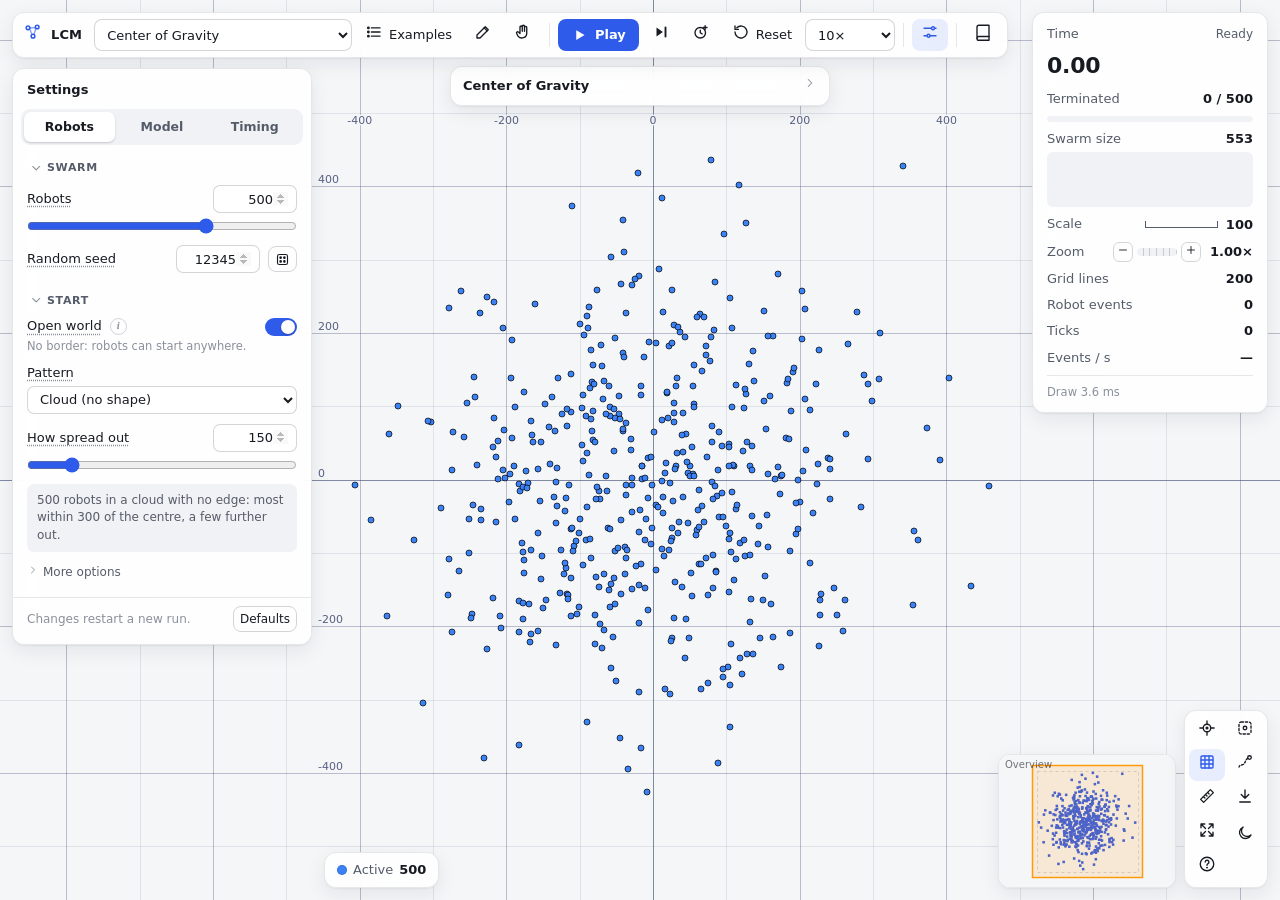
==== commit fa69b073: "Page fixes: trails off, adversary restores the scheduler, shorter text - Trails start off (renderer " ====
--- a/index.html
+++ b/index.html
@@ -98,7 +98,7 @@
     <button id="follow" class="btn" aria-pressed="false" title="Follow the swarm: zoom in as it shrinks (Z)" aria-label="Follow the swarm"><span data-icon="follow"></span></button>
     <button id="fit" class="btn" title="Fit the world in view (F)" aria-label="Fit the world in view"><span data-icon="fit"></span></button>
     <button id="grid" class="btn" aria-pressed="true" title="Grid: shows the scale as you zoom (G)" aria-label="Show a grid"><span data-icon="grid"></span></button>
-    <button id="trails" class="btn" aria-pressed="true" title="Motion trails: each robot's recent path (P)" aria-label="Motion trails"><span data-icon="trail"></span></button>
+    <button id="trails" class="btn" aria-pressed="false" title="Motion trails: each robot's recent path (P)" aria-label="Motion trails"><span data-icon="trail"></span></button>
     <button id="measure" class="btn" aria-pressed="false" title="Measure a distance: click a point or a robot, then a second one (M)" aria-label="Measure a distance"><span data-icon="ruler"></span></button>
     <button id="links" class="btn" aria-pressed="false" title="Show who sees whom: a line between robots that can see each other, orange when nearly out of sight (V). Only for a limited sight radius" aria-label="Show who sees whom" hidden><span data-icon="links"></span></button>
     <button id="export" class="btn" title="Export and share" aria-label="Export and share" aria-haspopup="menu"><span data-icon="download"></span></button>
